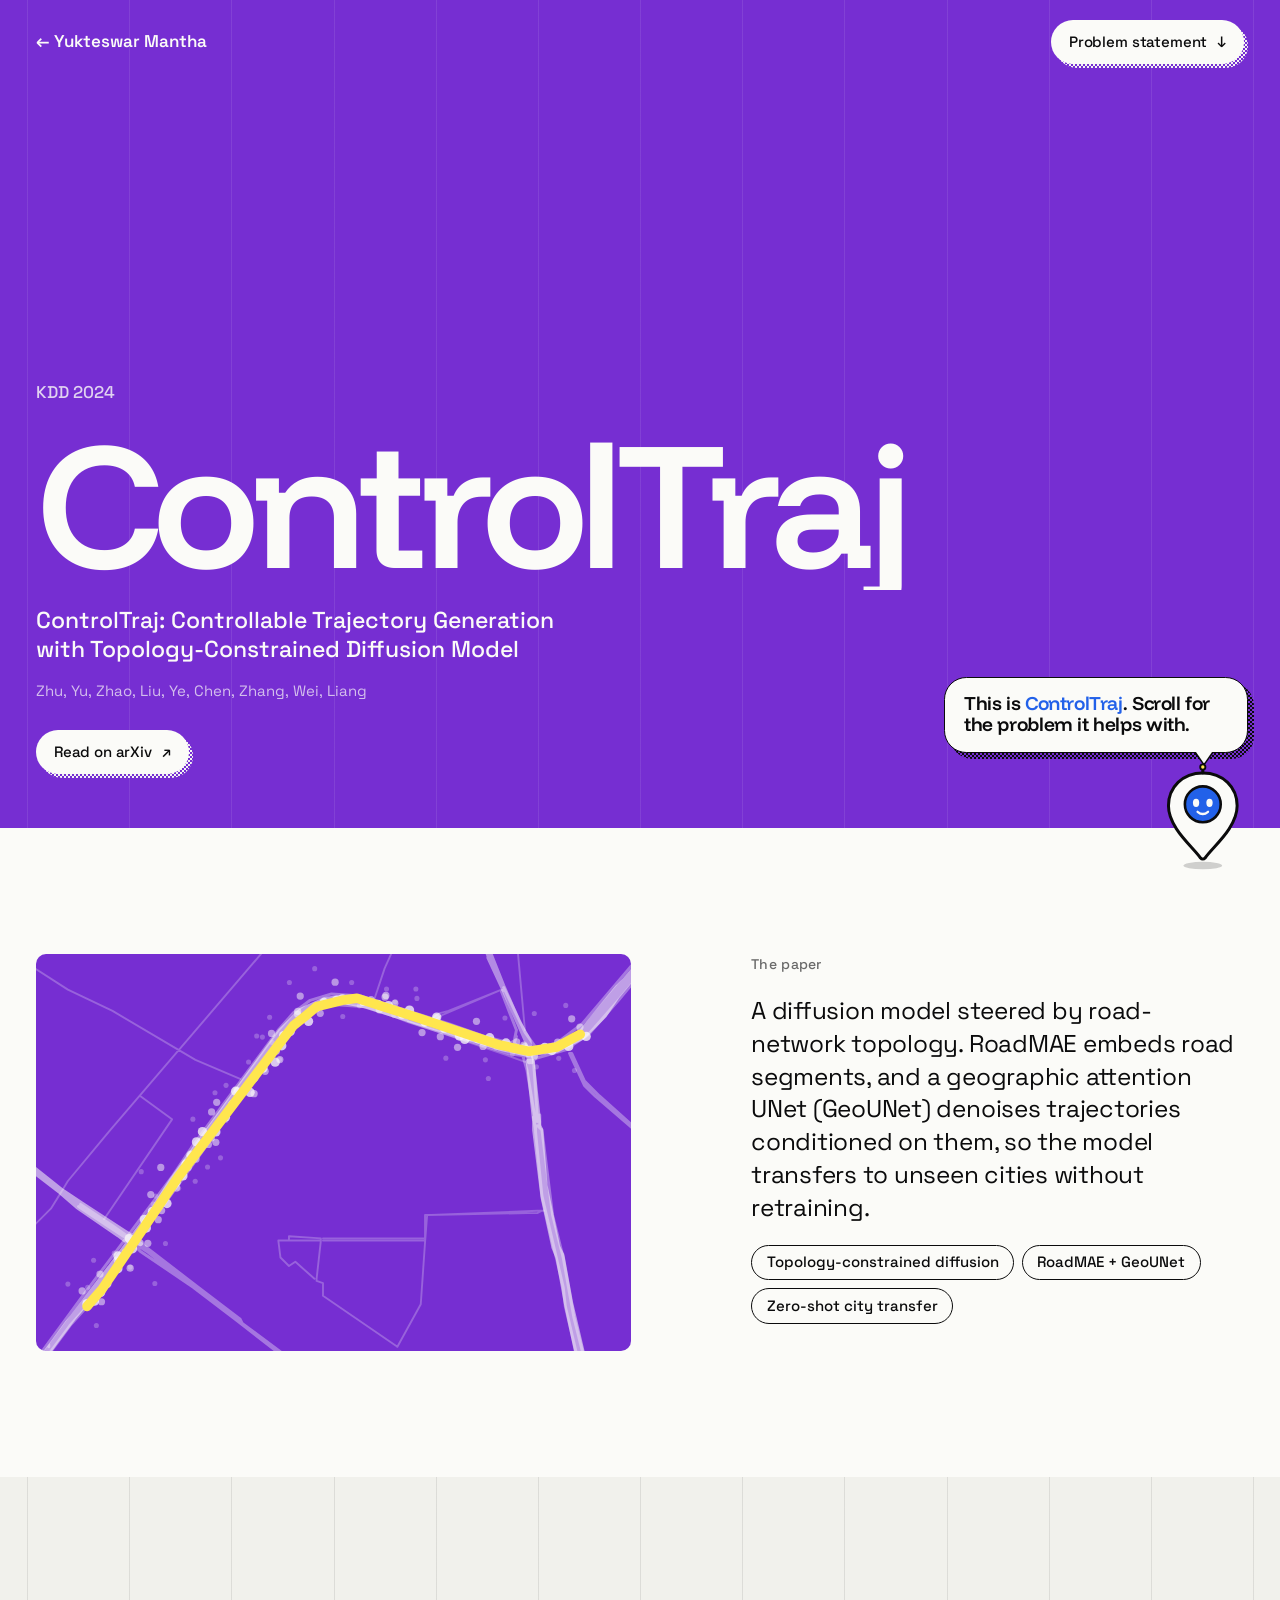
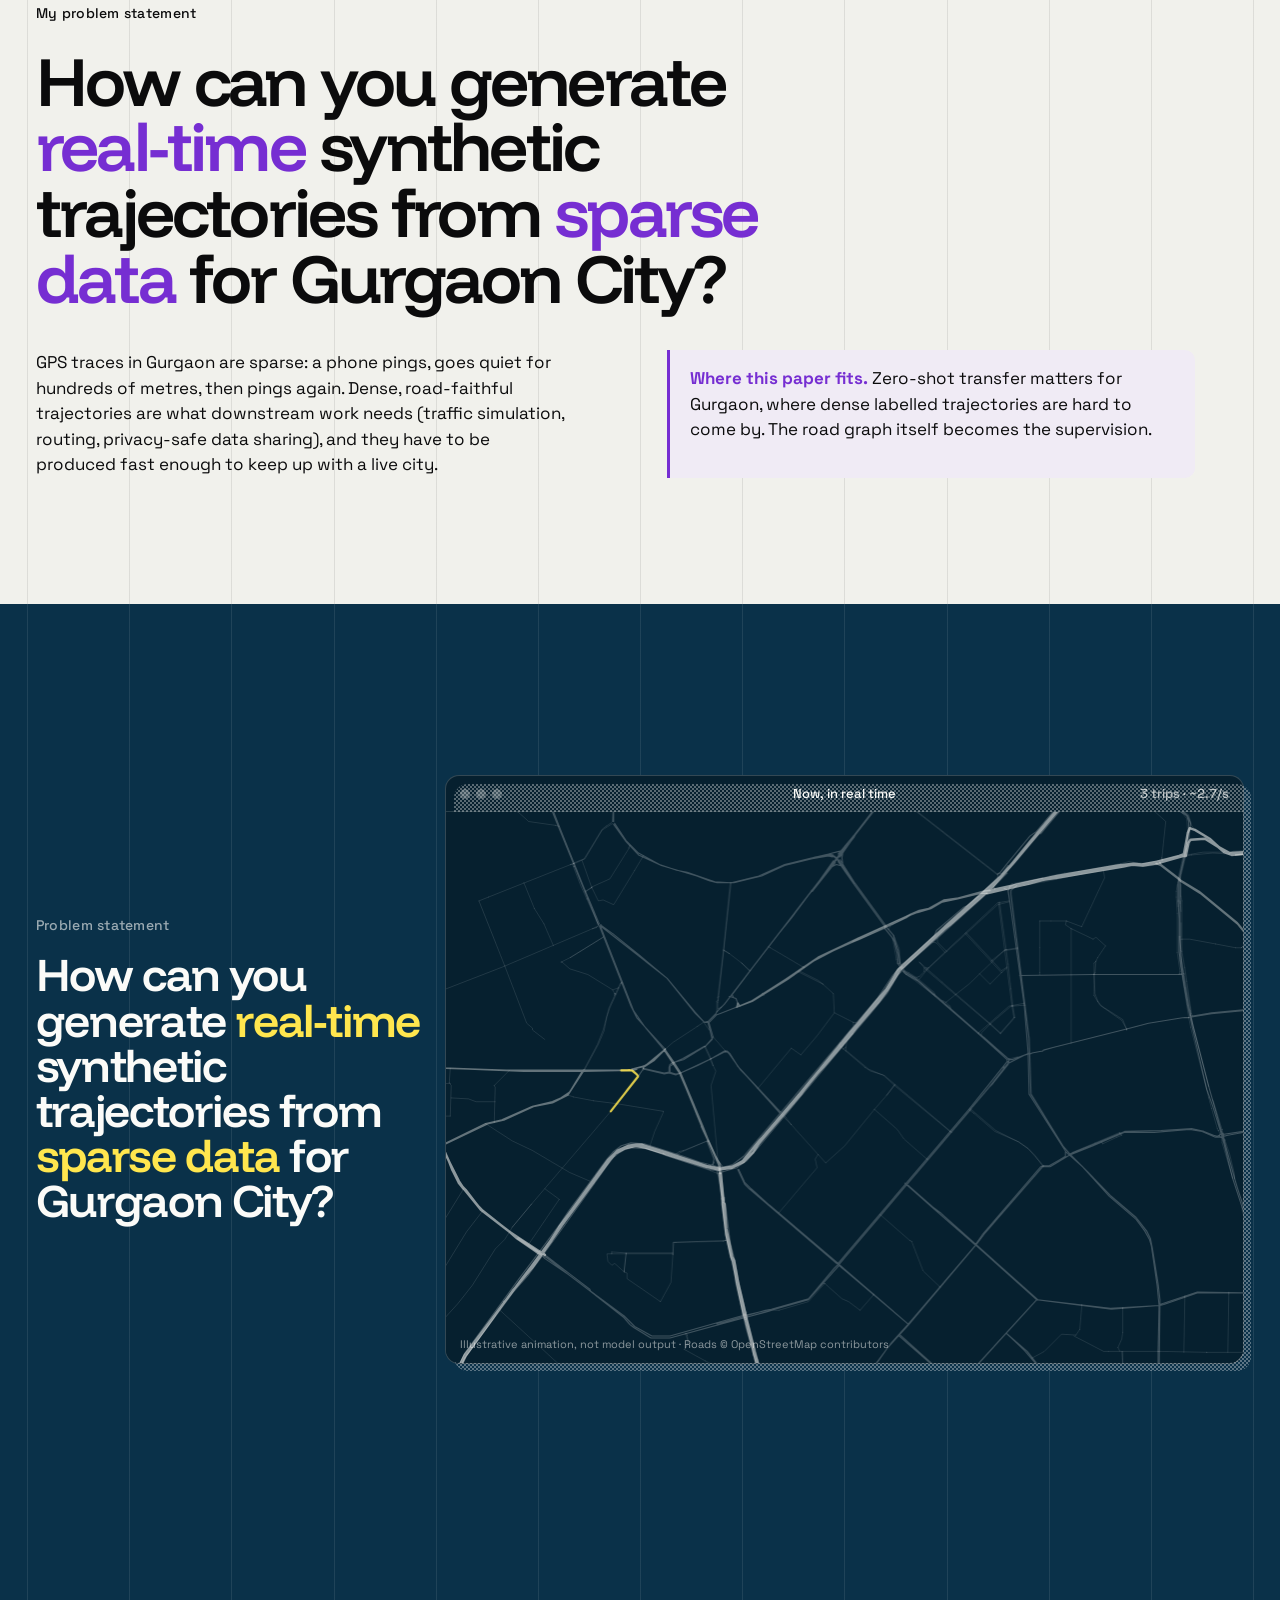
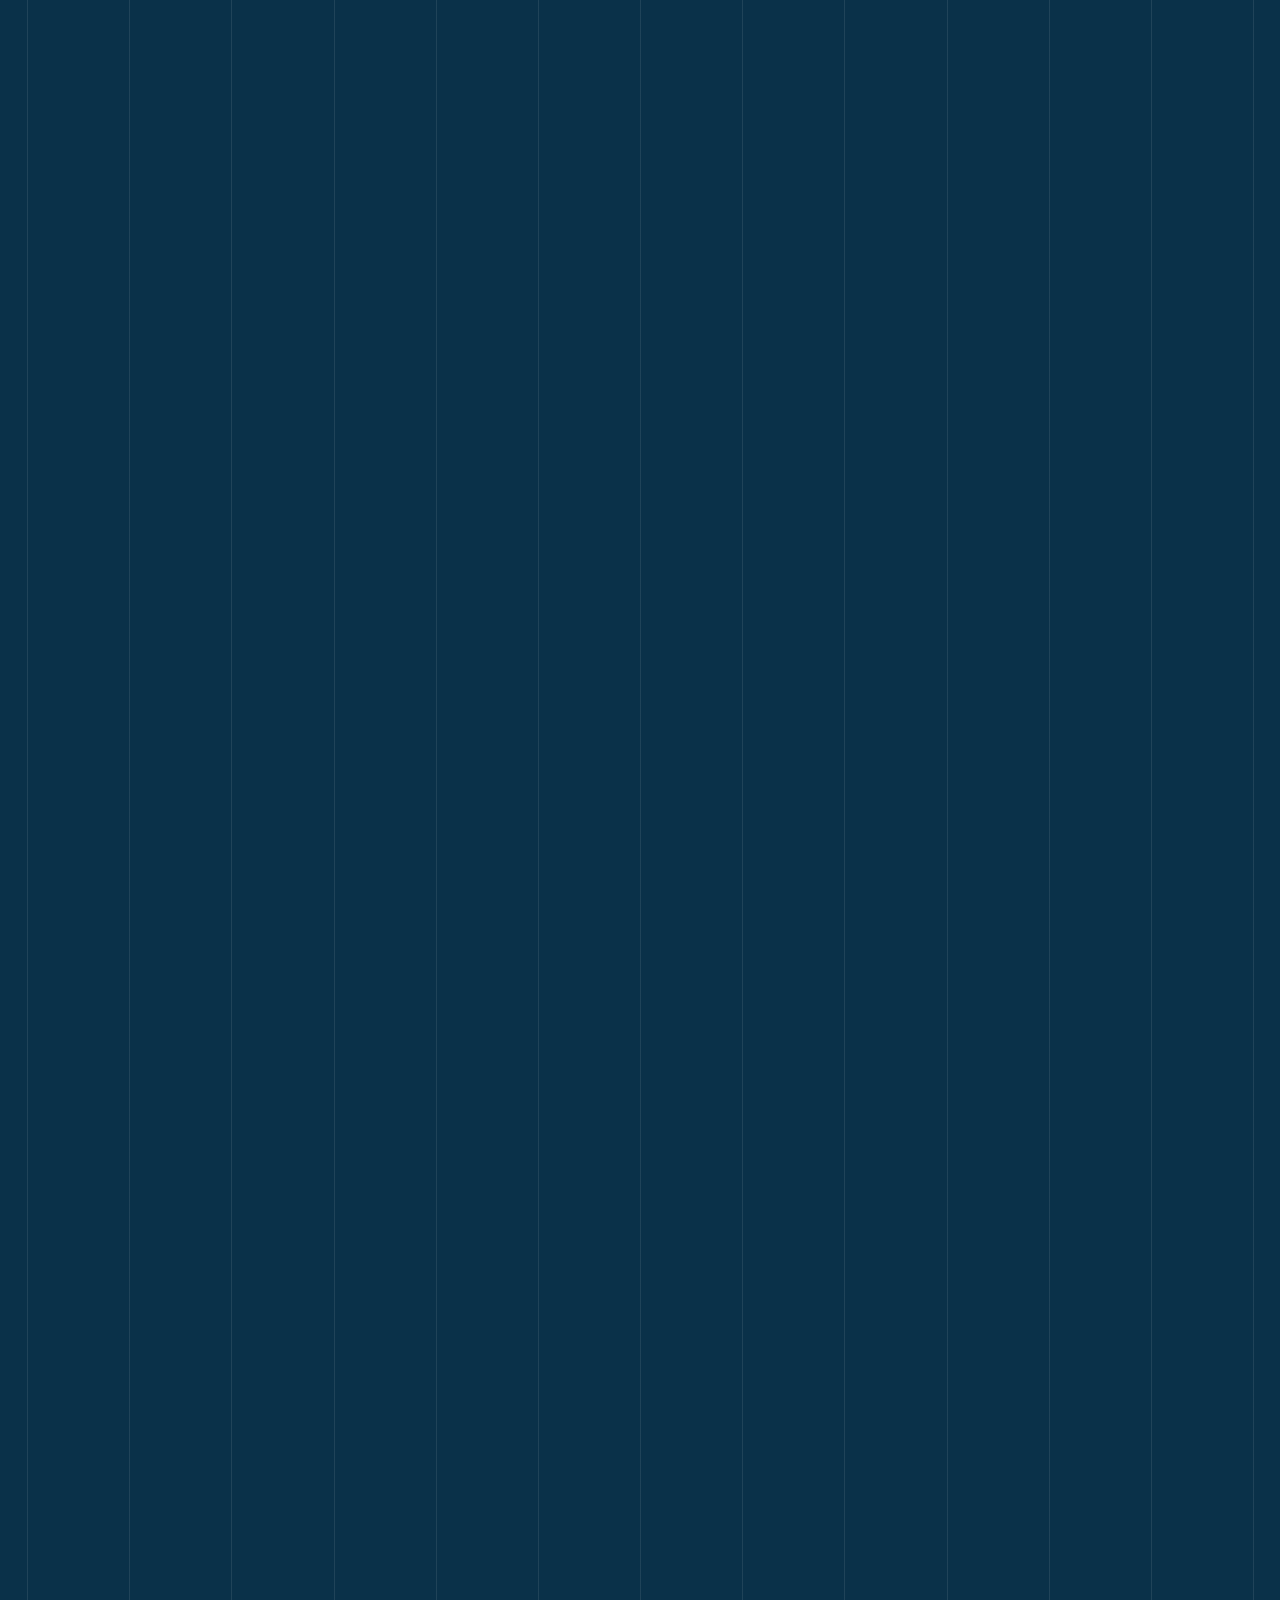
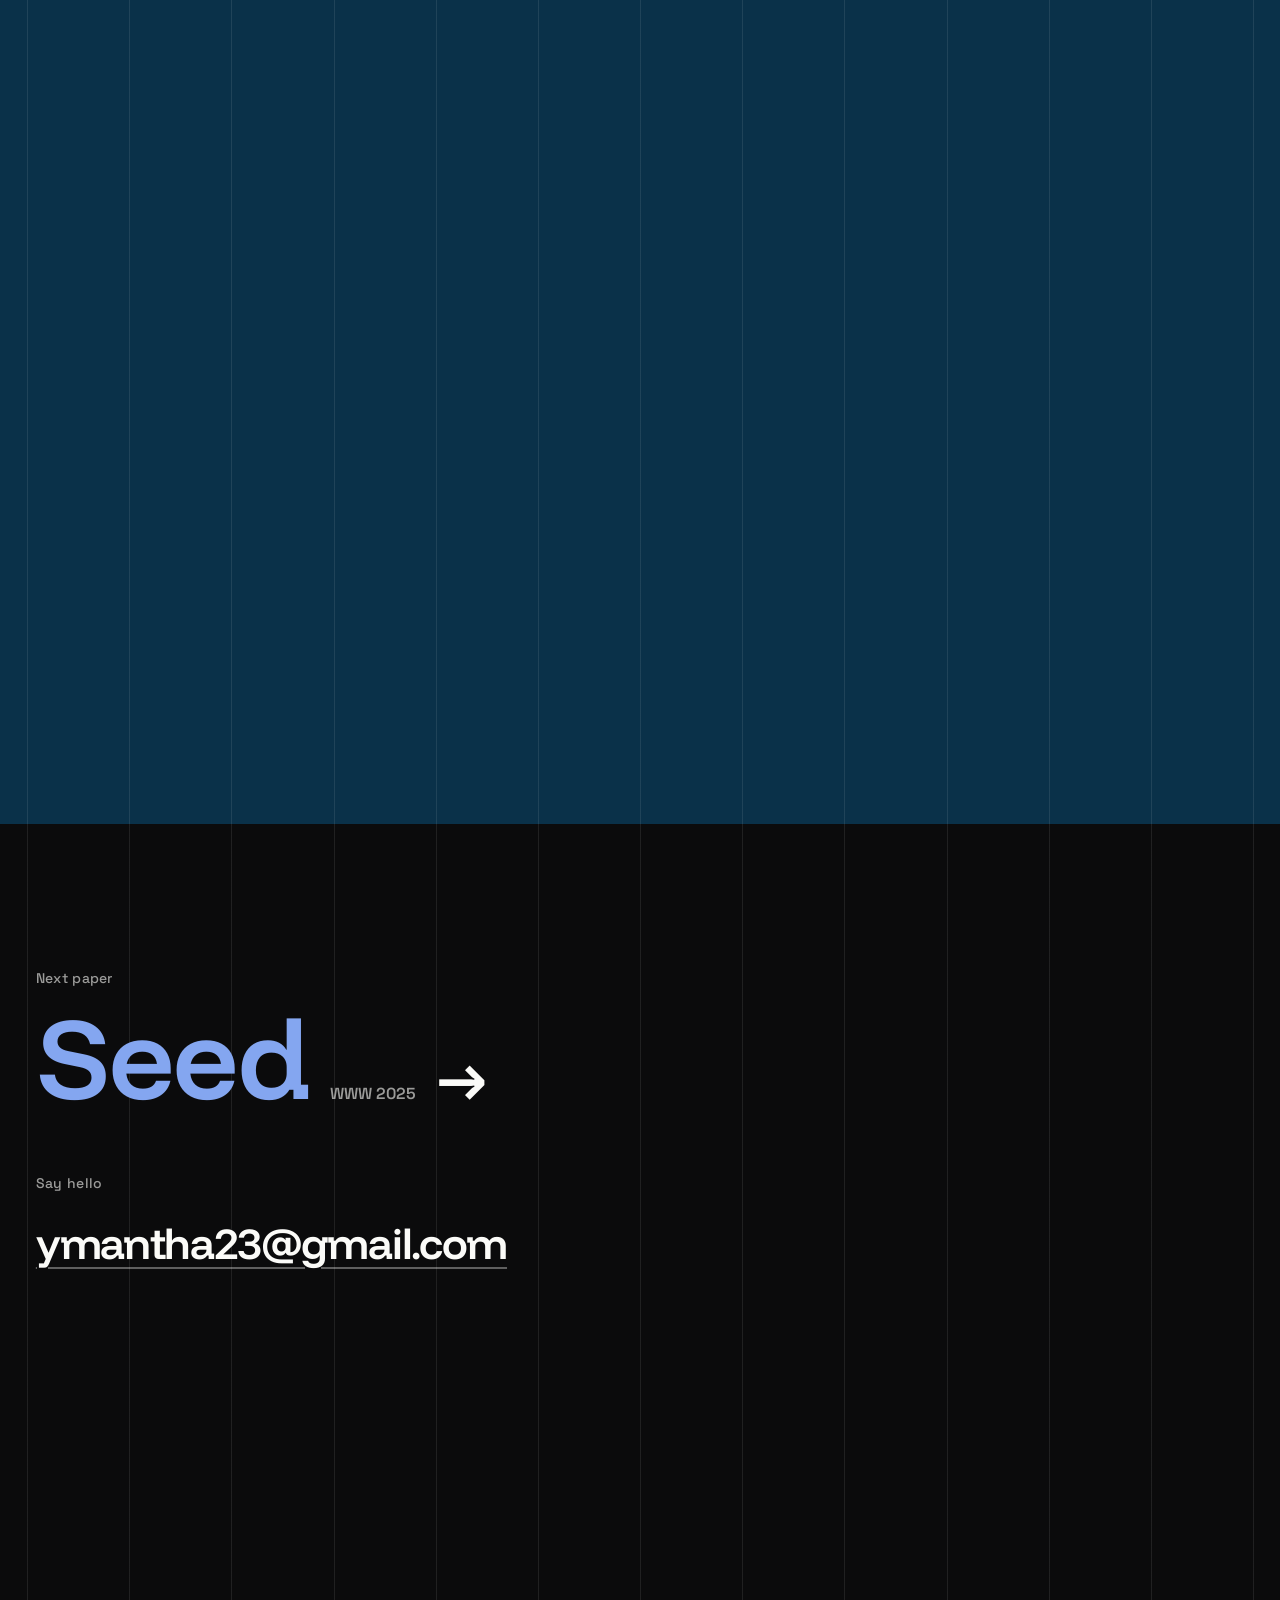
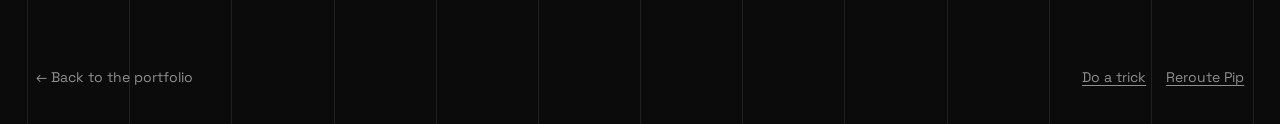
==== controltraj.html @ b36b1d65 "Portfolio site: home page, Seed and ControlTraj paper pages Co-Authored-By: Claude Opus 5.5 <noreply" ====
<!doctype html>
<html lang="en">
<head>
  <meta charset="utf-8" />
  <meta name="viewport" content="width=device-width, initial-scale=1" />
  <title>ControlTraj · Yukteswar Mantha</title>
  <meta name="description" content="ControlTraj (KDD 2024) and my problem statement: real-time synthetic trajectories from sparse data for Gurgaon." />
  <meta name="theme-color" content="#0a3149" />
  <link rel="icon" href="assets/pip.svg" type="image/svg+xml" />
  <link rel="preconnect" href="https://fonts.googleapis.com" />
  <link rel="preconnect" href="https://fonts.gstatic.com" crossorigin />
  <link href="https://fonts.googleapis.com/css2?family=Funnel+Display:wght@300..800&family=Space+Grotesk:wght@300..700&display=swap" rel="stylesheet" />
  <link rel="stylesheet" href="css/styles.css" />
</head>
<body data-paper="controltraj">
  <a class="skip" href="#problem">Skip to the problem statement</a>

  <main>
    <!-- ───────── PAPER HERO (accent colour) ───────── -->
    <section class="paper-hero bg-grid grid-page" data-hold="6000">
      <header class="topbar">
        <a class="back" href="index.html#research"><span aria-hidden="true">←</span> Yukteswar Mantha</a>
        <a class="button" href="#problem">Problem statement <span class="arrow" aria-hidden="true">↓</span></a>
      </header>
      <div class="paper-hero-main">
        <p class="paper-venue-big" id="pVenue"></p>
        <h1 class="hero-title paper-hero-title"><span class="line" id="pShort"></span></h1>
        <p class="paper-hero-full" id="pTitle"></p>
        <p class="paper-hero-authors" id="pAuthors"></p>
        <a class="button" id="pLink" href="#" target="_blank" rel="noopener"><span id="pLinkLabel">Read the paper</span> <span class="arrow" aria-hidden="true">↗</span></a>
      </div>
    </section>

    <!-- ───────── THE PAPER (paper) ───────── -->
    <section class="paper-detail grid-page" data-say="The short version: <em>what it does</em>, and why I care.">
      <div class="paper-art reveal" id="pArt"></div>
      <div class="paper-text reveal">
        <p class="eyebrow">The paper</p>
        <p class="paper-summary big" id="pSummary"></p>
        <ul class="paper-ideas" id="pIdeas"></ul>
      </div>
    </section>

    <!-- ───────── PROBLEM STATEMENT INTRO (stone) ───────── -->
    <section class="problem-intro bg-grid grid-page" id="problem" data-say="This is the question Yuk is <em>chasing</em>.">
      <p class="eyebrow reveal">My problem statement</p>
      <h2 class="problem-q reveal" id="probQ"></h2>
      <div class="problem-cols reveal">
        <p id="probContext"></p>
        <p class="paper-why"><b>Where this paper fits.</b> <span id="pWhy"></span></p>
      </div>
    </section>

    <!-- ───────── TOUR (navy, pinned) ───────── -->
    <section class="tour bg-grid" id="tour" data-say-hook aria-label="Animated walkthrough of the problem">
      <div class="tour-stage grid-page">
        <div class="tour-head">
          <p class="eyebrow">Problem statement</p>
          <h2 class="tour-q" id="tourQuestion"></h2>
          <ol class="tour-progress" id="tourProgress" aria-hidden="true"></ol>
        </div>
        <div class="tour-screen-wrap">
          <div class="tour-screen">
            <div class="screen-bar">
              <span class="dots" aria-hidden="true"><i></i><i></i><i></i></span>
              <span class="screen-title" id="tourTitle"></span>
              <span class="screen-stat" id="tourStat"></span>
            </div>
            <canvas id="map" role="img" aria-label="Animated map of Gurgaon's major roads with sparse GPS points and generated trajectories"></canvas>
            <p class="screen-note">Illustrative animation, not model output · Roads © OpenStreetMap contributors</p>
          </div>
        </div>
      </div>
      <div class="tour-steps" id="tourSteps"></div>
    </section>

    <!-- ───────── NEXT + CONTACT (ink) ───────── -->
    <section class="contact contact-short bg-grid grid-page" id="contact" data-say="Want the <em>other paper</em>? It's right there.">
      <div class="contact-main">
        <p class="eyebrow">Next paper</p>
        <a class="next-paper" id="nextPaper" href="#">
          <span class="next-name" id="nextName"></span>
          <span class="next-venue" id="nextVenue"></span>
          <span class="arrow" aria-hidden="true">→</span>
        </a>
        <p class="eyebrow contact-gap">Say hello</p>
        <button class="mail" id="mail" type="button" data-email="ymantha23@gmail.com">
          <span class="mail-text">ymantha23@gmail.com</span>
          <span class="mail-copied" aria-live="polite"></span>
        </button>
      </div>
      <footer class="footer">
        <a href="index.html">← Back to the portfolio</a>
        <span class="footer-actions">
          <button type="button" class="linkish" id="trickBtn">Do a trick</button>
          <button type="button" class="linkish" id="rerouteBtn">Reroute Pip</button>
        </span>
      </footer>
    </section>
  </main>

  <!--PIP-->
  <div class="mascot" id="mascot">
    <div class="bubble" id="bubble" role="status" aria-live="polite">
      <div class="bubble-body"><p id="bubbleText"></p></div>
      <span class="bubble-tail" aria-hidden="true"></span>
    </div>
    <button class="pip" id="pip" type="button" aria-label="Pip the map-pin mascot. Click for a trick.">
      <span class="pip-burst" aria-hidden="true"><i></i><i></i><i></i><i></i><i></i><i></i><i></i><i></i></span>
      <svg viewBox="0 0 120 140" aria-hidden="true">
        <ellipse class="pip-shadow" cx="60" cy="132" rx="26" ry="5" />
        <g class="pip-body">
          <path class="pip-fill" d="M60 8C33 8 14 27 14 52c0 30 34 56 43 70a4 4 0 0 0 6 0c9-14 43-40 43-70C106 27 87 8 60 8Z" />
          <path class="pip-ring" d="M60 26a24 24 0 1 1 0 48a24 24 0 1 1 0-48Z" />
          <g class="pip-eyes"><ellipse cx="51" cy="48" rx="4.2" ry="5.6" /><ellipse cx="69" cy="48" rx="4.2" ry="5.6" /></g>
          <path class="pip-mouth" d="M53 60q7 6 14 0" />
          <circle class="pip-cheek" cx="43" cy="58" r="3.4" />
          <circle class="pip-cheek" cx="77" cy="58" r="3.4" />
          <path class="pip-antenna" d="M60 8V0" />
          <circle class="pip-led" cx="60" cy="0" r="3.5" />
        </g>
      </svg>
    </button>
  </div>
  <!--/PIP-->

  <script src="js/content.js"></script>
  <script src="js/gurgaon-roads.js"></script>
  <script src="js/map.js"></script>
  <script src="js/site.js"></script>
  <script src="js/paper.js"></script>
</body>
</html>
---- css/styles.css ----
/* ───────────────── Tokens ───────────────── */
:root {
  --ink: #0b0b0c;
  --paper: #fbfbf8;
  --stone: #f1f1ec;
  --blue: #2261e9;
  --navy: #0a3149;
  --purple: #762ed2;
  --teal: #0e6a9b;
  --ochre: #90661f;
  --yellow: #ffe64e;

  --font-sans: "Space Grotesk", system-ui, sans-serif;
  --font-display: "Funnel Display", "Space Grotesk", sans-serif;

  --cols: 4;
  --margin: clamp(1rem, 2.8vw, 3rem);
  --gutter: clamp(.75rem, 1.4vw, 1.5rem);
  --spring: cubic-bezier(.34, 1.56, .64, 1);
  --ease-out: cubic-bezier(.16, 1, .3, 1);

  /* 2×2 checker used for the "printed" offset shadows */
  --dither: conic-gradient(var(--ink) 25%, transparent 0 50%, var(--ink) 0 75%, transparent 0) 0 0 / 4px 4px;
}
@media (min-width: 48rem) { :root { --cols: 12; } }

/* ───────────────── Base ───────────────── */
*, *::before, *::after { box-sizing: border-box; }
html { scroll-behavior: smooth; -webkit-text-size-adjust: 100%; }
body {
  margin: 0;
  background: var(--paper);
  color: var(--ink);
  font-family: var(--font-sans);
  font-size: 1.0625rem;
  line-height: 1.5;
  -webkit-font-smoothing: antialiased;
  overflow-x: hidden;
}
img { display: block; max-width: 100%; height: auto; }
a { color: inherit; }
button { font: inherit; color: inherit; }
::selection { background: var(--yellow); color: var(--ink); }
:focus-visible { outline: 2px solid var(--yellow); outline-offset: 3px; border-radius: 4px; }

.skip { position: absolute; left: -999px; top: 0; z-index: 100; background: var(--paper); padding: .5rem 1rem; }
.skip:focus { left: 1rem; top: 1rem; }

.grid-page {
  display: grid;
  grid-template-columns: repeat(var(--cols), minmax(0, 1fr));
  column-gap: var(--gutter);
  padding-inline: var(--margin);
}

/* faint vertical column lines that line up with .grid-page */
.bg-grid {
  background-image: repeating-linear-gradient(to right,
    color-mix(in srgb, currentColor 9%, transparent) 0 1px,
    transparent 1px calc((100% - 1px) / var(--cols)));
  background-size: calc(100% - 2 * var(--margin) + var(--gutter) + 1px) 100%;
  background-position: calc(var(--margin) - var(--gutter) / 2) 0;
  background-repeat: no-repeat;
}

.text-blue { color: var(--blue); }
.eyebrow {
  margin: 0 0 1rem;
  font-size: .875rem;
  font-weight: 500;
  letter-spacing: .02em;
  opacity: .6;
}
.section-title {
  margin: 0;
  font-family: var(--font-display);
  font-weight: 600;
  font-size: clamp(2.75rem, 7vw, 7.5rem);
  line-height: .9;
  letter-spacing: -.045em;
}

/* Pill button with a dithered offset shadow that springs on hover */
.button {
  position: relative;
  isolation: isolate;
  display: inline-flex;
  align-items: center;
  gap: .625rem;
  height: 2.75rem;
  padding-inline: 1.125rem;
  color: var(--ink);
  font-size: .9375rem;
  font-weight: 500;
  letter-spacing: -.01em;
  white-space: nowrap;
  text-decoration: none;
  border: 0;
  background: none;
  cursor: pointer;
  transition: translate .25s var(--spring);
}
.button::before, .button::after {
  content: "";
  position: absolute;
  inset: 0;
  border-radius: 999px;
  transition: translate .25s var(--spring);
}
.button::before { z-index: -2; background: var(--dither); translate: 4px 4px; }
.button::after { z-index: -1; background: var(--paper); }
.button:hover { translate: -2px -2px; }
.button:hover::before { translate: 6px 6px; }
.button:active { translate: 2px 2px; }
.button:active::before { translate: 2px 2px; }
.button .arrow { transition: translate .25s var(--spring); }
.button:hover .arrow { translate: 2px -2px; }
.hero .button::before, .contact .button::before { filter: invert(1); }

/* scroll reveal */
.reveal { opacity: 0; translate: 0 2rem; transition: opacity .9s var(--ease-out), translate .9s var(--ease-out); }
.reveal.in { opacity: 1; translate: 0 0; }

/* ───────────────── Hero ───────────────── */
.hero {
  position: relative;
  min-height: 100svh;
  grid-template-rows: auto 1fr auto;
  padding-top: 1.25rem;
  padding-bottom: var(--margin);
  background-color: var(--blue);
  color: var(--paper);
}
.topbar {
  grid-column: 1 / -1;
  display: flex;
  justify-content: space-between;
  align-items: center;
  gap: 1rem;
}
.brand { display: flex; flex-direction: column; text-decoration: none; line-height: 1.2; }
.brand b { font-weight: 600; letter-spacing: -.01em; }
.brand span { opacity: .7; font-size: .875rem; }

.hero-title {
  grid-column: 1 / -1;
  align-self: end;
  margin: 0;
  padding-top: 10svh;
  font-family: var(--font-display);
  font-weight: 600;
  font-size: clamp(3.25rem, 9.5vw, 10.5rem);
  line-height: .9;
  letter-spacing: -.045em;
}
.hero-title .line { display: block; overflow: hidden; padding-bottom: .04em; }
.hero-title em { font-style: normal; color: var(--yellow); }
.hero-title .line > * { display: inline; }
.js .hero-title .line { opacity: 0; translate: 0 .4em; transition: opacity .9s var(--ease-out), translate .9s var(--ease-out); }
.js .hero-title.in .line { opacity: 1; translate: 0 0; }
.js .hero-title.in .line:nth-child(2) { transition-delay: .08s; }
.js .hero-title.in .line:nth-child(3) { transition-delay: .16s; }

.hero-meta {
  grid-column: 1 / -1;
  display: flex;
  flex-wrap: wrap;
  gap: .5rem 2rem;
  margin: 2rem 0 0;
  font-size: .9375rem;
  opacity: .8;
}
@media (min-width: 48rem) {
  .hero-title { grid-column: 1 / span 10; }
}

/* ───────────────── About ───────────────── */
.about {
  padding-block: clamp(6rem, 18svh, 12rem);
  row-gap: 3rem;
}
.statement {
  grid-column: 1 / -1;
  margin: 0;
  font-family: var(--font-display);
  font-weight: 600;
  font-size: clamp(2.5rem, 6.2vw, 6.5rem);
  line-height: .95;
  letter-spacing: -.04em;
}
.about-body { grid-column: 1 / -1; display: grid; gap: 1.75rem; align-content: start; }
.about-body p { margin: 0; font-size: clamp(1.125rem, 1.5vw, 1.375rem); line-height: 1.45; max-width: 38ch; }
.portrait { margin: 0; width: min(13rem, 55%); }
.portrait img { border-radius: 1.25rem; aspect-ratio: 1; object-fit: cover; filter: grayscale(.15); }
.tags { display: flex; flex-wrap: wrap; gap: .5rem; padding: 0; margin: 0; list-style: none; }
.tags li {
  padding: .35rem .9rem;
  border: 1.5px solid var(--ink);
  border-radius: 999px;
  font-size: .9375rem;
  font-weight: 500;
  transition: background .2s, color .2s;
}
.tags li:hover { background: var(--ink); color: var(--paper); }
@media (min-width: 48rem) {
  .statement { grid-column: 1 / span 9; }
  .about-body { grid-column: 7 / span 6; grid-template-columns: auto 1fr; column-gap: 2rem; }
  .about-body .portrait { grid-row: span 2; width: 10rem; }
  .about-body .tags { grid-column: 2; }
}

/* ───────────────── Problem tour (pinned) ───────────────── */
.tour {
  position: relative;
  background-color: var(--navy);
  color: var(--paper);
}
.tour-stage {
  position: sticky;
  top: 0;
  height: 100svh;
  grid-template-rows: auto 1fr;
  align-content: start;
  row-gap: 1.25rem;
  padding-block: clamp(1.5rem, 7svh, 4.5rem) 2rem;
  overflow: hidden;
}
.tour-head { grid-column: 1 / -1; }
.tour-q {
  margin: 0;
  font-family: var(--font-display);
  font-weight: 600;
  font-size: clamp(1.75rem, 3.6vw, 3.75rem);
  line-height: .98;
  letter-spacing: -.03em;
  max-width: 22ch;
}
.tour-q em { font-style: normal; color: var(--yellow); }
.tour-progress { display: flex; gap: .375rem; margin: 1.5rem 0 0; padding: 0; list-style: none; max-width: 28rem; }
.tour-progress li { flex: 1; height: 3px; border-radius: 99px; background: color-mix(in srgb, currentColor 25%, transparent); overflow: hidden; }
.tour-progress li i { display: block; height: 100%; background: currentColor; transform-origin: left; transform: scaleX(var(--p, 0)); }

.tour-screen-wrap { grid-column: 1 / -1; min-height: 0; min-width: 0; display: flex; }
.tour-screen {
  position: relative;
  isolation: isolate;
  flex: 1;
  display: flex;
  flex-direction: column;
  min-height: 0;
  min-width: 0;
  max-height: 100%;
  border-radius: 14px;
  background: #06202f;
  border: 1px solid color-mix(in srgb, var(--paper) 18%, transparent);
}
.tour-screen::before {
  content: "";
  position: absolute;
  inset: 0;
  z-index: -1;
  border-radius: inherit;
  background: var(--dither);
  filter: invert(1);
  opacity: .35;
  translate: 8px 8px;
}
.screen-bar {
  display: grid;
  grid-template-columns: 1fr auto 1fr;
  align-items: center;
  height: 2.25rem;
  padding-inline: .875rem;
  border-bottom: 1px solid color-mix(in srgb, var(--paper) 14%, transparent);
  font-size: .8125rem;
  font-weight: 500;
}
.screen-bar .dots { display: flex; gap: .375rem; }
.screen-bar .dots i { width: .625rem; height: .625rem; border-radius: 50%; background: color-mix(in srgb, var(--paper) 25%, transparent); }
.screen-title { text-align: center; white-space: nowrap; overflow: hidden; text-overflow: ellipsis; padding-inline: .5rem; }
.screen-stat { justify-self: end; font-variant-numeric: tabular-nums; opacity: .7; }
#map { flex: 1; width: 100%; min-height: 0; display: block; background: #06202f; border-radius: 0 0 14px 14px; }
.screen-note {
  position: absolute;
  left: .875rem;
  bottom: .625rem;
  margin: 0;
  font-size: .6875rem;
  opacity: .55;
  pointer-events: none;
}
.tour-steps { margin-top: -100svh; }
.tour-step { height: 90svh; }
.tour-step:last-child { height: 110svh; }

@media (min-width: 48rem) and (orientation: landscape) {
  .tour-stage { grid-template-rows: 1fr; align-items: center; }
  .tour-head { grid-column: 1 / span 4; align-self: center; }
  .tour-screen-wrap { grid-column: 5 / -1; height: min(76svh, 46vw); }
  .tour-progress { display: none; }
}

/* ───────────────── Work grid ───────────────── */
.work {
  padding-block: 10svh 20svh;
  background-color: var(--stone);
}
.work-title { grid-column: 1 / span 3; }
.work-count { grid-column: 4 / -1; justify-self: end; align-self: end; margin: 0; font-size: .875rem; opacity: .5; }
.work-grid { margin-top: clamp(2.5rem, 8svh, 5rem); row-gap: 2.5rem; }
.card { grid-column: span 2; display: block; text-decoration: none; }
.card-art {
  position: relative;
  aspect-ratio: 3 / 2;
  border-radius: 10px;
  overflow: hidden;
  background: var(--accent);
}
.card-art svg { width: 100%; height: 100%; display: block; transition: transform .7s var(--ease-out); }
.card:hover .card-art svg, .card:focus-visible .card-art svg { transform: scale(1.04); }
.card-meta { display: flex; justify-content: space-between; align-items: baseline; gap: 1rem; margin-top: .75rem; }
.card-meta h3 {
  margin: 0;
  font-family: var(--font-display);
  font-weight: 600;
  font-size: 1.125rem;
  letter-spacing: -.02em;
  display: flex;
  align-items: center;
  gap: .375rem;
}
.card-meta h3 .arrow { font-size: .75em; transition: translate .25s var(--spring); }
.card:hover .card-meta h3 .arrow { translate: 3px -3px; }
.card-meta span { font-size: .875rem; color: color-mix(in srgb, var(--ink) 50%, transparent); white-space: nowrap; }
@media (min-width: 48rem) {
  .work-title { grid-column: 1 / span 8; }
  .work-count { grid-column: 9 / -1; }
  .card { grid-column: span 4; }
  .card-meta h3 { font-size: 1.25rem; }
}

/* ───────────────── Home sections ───────────────── */
.text-yellow { color: var(--yellow); }
.topnav { display: flex; align-items: center; gap: 1.5rem; }
.topnav > a:not(.button) { text-decoration: none; font-weight: 500; font-size: .9375rem; opacity: .85; }
.topnav > a:not(.button):hover { opacity: 1; text-decoration: underline; text-underline-offset: .25em; }
@media (max-width: 47.99rem) { .topnav > a:not(.button) { display: none; } }
.hero-title em { font-style: normal; }
.hero-foot { grid-column: 1 / -1; display: flex; flex-wrap: wrap; justify-content: space-between; align-items: end; gap: 1.5rem 3rem; margin-top: 2.5rem; }
.hero-lede { margin: 0; font-size: clamp(1.125rem, 1.6vw, 1.5rem); line-height: 1.35; max-width: 34ch; }
.hero-lede em { font-style: normal; color: var(--yellow); }
.hero-foot .hero-meta { margin: 0; }
@media (min-width: 48rem) { .hero-foot { padding-right: clamp(5rem, 8vw, 7rem); } }

.section-eyebrow { grid-column: 1 / -1; }
.research, .writing { padding-block: clamp(5rem, 14svh, 9rem); }
.research { background-color: var(--stone); }
.research .section-title, .writing .section-title, .interests .section-title { grid-column: 1 / -1; }
.card-grid { margin-top: clamp(2.5rem, 7svh, 4.5rem); row-gap: 3rem; }
.card-grid.two .card { grid-column: 1 / -1; }
.card-badge {
  position: absolute;
  left: .875rem;
  top: .875rem;
  padding: .3rem .75rem;
  border-radius: 999px;
  background: var(--paper);
  color: var(--ink);
  font-size: .8125rem;
  font-weight: 500;
}
.card-text { margin: .5rem 0 0; max-width: 46ch; color: color-mix(in srgb, var(--ink) 70%, transparent); }
.card-grid.two .card-meta h3 { font-size: clamp(1.5rem, 2.4vw, 2.25rem); }
@media (min-width: 48rem) { .card-grid.two .card { grid-column: span 6; } }

.interests { padding-block: clamp(5rem, 14svh, 9rem); background-color: var(--navy); color: var(--paper); }
.interest-list { margin-top: clamp(2.5rem, 7svh, 4.5rem); row-gap: 3.5rem; }
.interest { grid-column: 1 / -1; display: grid; gap: 1.5rem; align-items: center; }
.interest-art { aspect-ratio: 3 / 2; border-radius: 10px; overflow: hidden; background: var(--accent); }
.interest-art svg { width: 100%; height: 100%; display: block; }
.interest-num { margin: 0; font-size: .875rem; opacity: .55; font-variant-numeric: tabular-nums; }
.interest h3 { margin: .25rem 0 .75rem; font-family: var(--font-display); font-weight: 600; font-size: clamp(2.25rem, 5vw, 4.5rem); line-height: .95; letter-spacing: -.035em; }
.interest-text p:last-child { margin: 0; max-width: 40ch; font-size: clamp(1.0625rem, 1.3vw, 1.25rem); opacity: .85; }
@media (min-width: 48rem) {
  .interest { grid-template-columns: repeat(12, minmax(0, 1fr)); column-gap: var(--gutter); }
  .interest-art { grid-column: 1 / span 5; }
  .interest-text { grid-column: 7 / span 6; }
  .interest:nth-child(even) .interest-art { grid-column: 8 / span 5; grid-row: 1; }
  .interest:nth-child(even) .interest-text { grid-column: 1 / span 6; grid-row: 1; }
}

/* ───────────────── Paper pages ───────────────── */
.paper-hero {
  min-height: 92svh;
  grid-template-rows: auto 1fr;
  padding-top: 1.25rem;
  padding-bottom: clamp(2rem, 6svh, 4rem);
  background-color: var(--accent);
  color: var(--paper);
}
.back { text-decoration: none; font-weight: 600; }
.back:hover { text-decoration: underline; text-underline-offset: .25em; }
.paper-hero-main { grid-column: 1 / -1; align-self: end; display: flex; flex-direction: column; align-items: flex-start; gap: 1rem; padding-top: 10svh; }
.paper-venue-big { margin: 0; font-weight: 500; opacity: .8; }
.paper-hero-title { align-self: flex-start; padding-top: 0; font-size: clamp(4rem, 14vw, 13rem); }
.paper-hero-full { margin: 0; max-width: 36ch; font-size: clamp(1.125rem, 1.8vw, 1.625rem); font-weight: 500; line-height: 1.25; }
.paper-hero-authors { margin: 0 0 .75rem; opacity: .7; font-size: .9375rem; }
.paper-hero .button::before { filter: invert(1); }

.paper-detail { padding-block: clamp(5rem, 14svh, 9rem); row-gap: 2.5rem; }
.paper-art { grid-column: 1 / -1; aspect-ratio: 3 / 2; border-radius: 10px; overflow: hidden; background: var(--accent); }
.paper-art svg { width: 100%; height: 100%; display: block; }
.paper-text { grid-column: 1 / -1; display: flex; flex-direction: column; gap: 1.25rem; }
.paper-text .eyebrow { margin: 0; }
.paper-summary.big { margin: 0; font-size: clamp(1.25rem, 1.9vw, 1.75rem); line-height: 1.35; letter-spacing: -.01em; }
.paper-ideas { display: flex; flex-wrap: wrap; gap: .5rem; padding: 0; margin: 0; list-style: none; }
.paper-ideas li { padding: .35rem .9rem; border-radius: 999px; font-size: .9375rem; font-weight: 500; border: 1.5px solid var(--ink); }
@media (min-width: 48rem) {
  .paper-art { grid-column: 1 / span 6; align-self: start; }
  .paper-text { grid-column: 8 / span 5; }
}

.problem-intro { padding-block: clamp(5rem, 14svh, 9rem); background-color: var(--stone); row-gap: 1.5rem; }
.problem-intro > * { grid-column: 1 / -1; }
.problem-intro .eyebrow { margin: 0; }
.problem-q { margin: 0; font-family: var(--font-display); font-weight: 600; font-size: clamp(2.25rem, 5.4vw, 5.75rem); line-height: .95; letter-spacing: -.04em; max-width: 20ch; }
.problem-q em { font-style: normal; color: var(--accent); }
.problem-cols { display: grid; gap: 1.5rem; margin-top: 1rem; }
.problem-cols p { margin: 0; font-size: clamp(1.0625rem, 1.3vw, 1.25rem); max-width: 48ch; }
.paper-why { padding: 1rem 1.25rem; border-left: 3px solid var(--accent); background: color-mix(in srgb, var(--accent) 8%, var(--paper)); border-radius: 0 10px 10px 0; }
.paper-why b { color: var(--accent); }
@media (min-width: 48rem) { .problem-cols { grid-template-columns: 1fr 1fr; column-gap: calc(var(--gutter) * 3); } }

.contact-short { min-height: 80svh; }
.next-paper {
  display: inline-flex;
  align-items: baseline;
  flex-wrap: wrap;
  gap: .25rem 1.25rem;
  margin-bottom: 4rem;
  text-decoration: none;
  font-family: var(--font-display);
  font-weight: 600;
  letter-spacing: -.045em;
  line-height: .9;
}
.next-name { font-size: clamp(3rem, 9vw, 9rem); color: color-mix(in srgb, var(--accent) 55%, var(--paper)); transition: color .2s; }
.next-venue { font-family: var(--font-sans); font-size: 1rem; letter-spacing: 0; opacity: .6; }
.next-paper .arrow { font-size: clamp(2rem, 5vw, 5rem); transition: translate .25s var(--spring); }
.next-paper:hover .arrow { translate: 10px 0; }
.next-paper:hover .next-name { color: var(--paper); }
.contact-gap { margin-top: 0; }
.footer a { text-decoration: none; }
.footer a:hover { color: var(--paper); }

/* ───────────────── Contact ───────────────── */
.contact {
  position: relative;
  min-height: 100svh;
  grid-template-rows: 1fr auto;
  padding-top: clamp(6rem, 16svh, 10rem);
  padding-bottom: var(--margin);
  background-color: var(--ink);
  color: var(--paper);
}
.contact-main { grid-column: 1 / -1; }
.contact-title {
  margin: 0 0 2.5rem;
  font-family: var(--font-display);
  font-weight: 600;
  font-size: clamp(3rem, 8vw, 8.5rem);
  line-height: .9;
  letter-spacing: -.045em;
}
.mail {
  position: relative;
  display: inline-flex;
  align-items: baseline;
  gap: 1rem;
  padding: 0;
  border: 0;
  background: none;
  cursor: copy;
  font-family: var(--font-display);
  font-weight: 600;
  font-size: clamp(1.5rem, 3.4vw, 3rem);
  letter-spacing: -.03em;
  text-decoration: underline;
  text-decoration-thickness: 2px;
  text-underline-offset: .18em;
  text-decoration-color: color-mix(in srgb, var(--paper) 35%, transparent);
  transition: text-decoration-color .2s, color .2s;
  overflow-wrap: anywhere;
  text-align: left;
}
.mail:hover { color: var(--yellow); text-decoration-color: var(--yellow); }
.mail-copied { font-family: var(--font-sans); font-size: .875rem; font-weight: 500; letter-spacing: 0; color: var(--yellow); }
.socials { display: flex; gap: 1.5rem; margin: 2rem 0 0; padding: 0; list-style: none; }
.socials a { text-decoration: none; font-weight: 500; border-bottom: 1.5px solid color-mix(in srgb, var(--paper) 30%, transparent); }
.socials a:hover { border-color: var(--paper); }
.footer {
  grid-column: 1 / -1;
  display: flex;
  flex-wrap: wrap;
  justify-content: space-between;
  gap: 1rem;
  padding-top: 3rem;
  font-size: .875rem;
  color: color-mix(in srgb, var(--paper) 55%, transparent);
}
.footer-actions { display: flex; gap: 1.25rem; }
.linkish { background: none; border: 0; padding: 0; cursor: pointer; color: inherit; text-decoration: underline; text-underline-offset: .2em; }
.linkish:hover { color: var(--paper); }
@media (min-width: 48rem) { .contact-main { grid-column: 1 / span 10; } }

/* ───────────────── Mascot ───────────────── */
.mascot {
  position: fixed;
  right: clamp(.75rem, 2.5vw, 2rem);
  bottom: clamp(.75rem, 2.5vw, 1.75rem);
  z-index: 50;
  display: flex;
  flex-direction: column;
  align-items: flex-end;
  pointer-events: none;
}
/* Pip "spawns": pops up from below with a little burst of dots */
.js .mascot .pip { translate: 0 140%; }
.js .mascot.spawned .pip { animation: spawn .75s var(--spring) both; }
.js .mascot.settled .pip { translate: 0 0; scale: 1; animation: none; }
@keyframes spawn {
  0% { translate: 0 140%; scale: .4; }
  60% { translate: 0 -12%; scale: 1.08 .94; }
  100% { translate: 0 0; scale: 1; }
}
.pip { position: relative; }
.pip-burst { position: absolute; left: 50%; top: 45%; width: 0; height: 0; pointer-events: none; }
.pip-burst i {
  position: absolute;
  width: 8px;
  height: 8px;
  margin: -4px;
  border-radius: 50%;
  background: var(--c, var(--yellow));
  border: 1.5px solid var(--ink);
  opacity: 0;
}
.mascot.spawned .pip-burst i { animation: burst .7s .28s var(--ease-out) both; }
.pip-burst i:nth-child(1) { --a: 0deg; }
.pip-burst i:nth-child(2) { --a: 45deg; --c: var(--blue); }
.pip-burst i:nth-child(3) { --a: 90deg; }
.pip-burst i:nth-child(4) { --a: 135deg; --c: #fda6c8; }
.pip-burst i:nth-child(5) { --a: 180deg; }
.pip-burst i:nth-child(6) { --a: 225deg; --c: var(--blue); }
.pip-burst i:nth-child(7) { --a: 270deg; }
.pip-burst i:nth-child(8) { --a: 315deg; --c: #fda6c8; }
@keyframes burst {
  0% { opacity: 1; transform: rotate(var(--a)) translateX(0) scale(.4); }
  100% { opacity: 0; transform: rotate(var(--a)) translateX(64px) scale(1); }
}

.bubble {
  --tail: calc(100% - 2.75rem);
  position: relative;
  max-width: min(19rem, calc(100vw - 2rem));
  margin-bottom: .875rem;
  transform-origin: var(--tail) 100%;
  transition: scale .35s var(--spring), opacity .2s;
}
.bubble.hide { scale: .6; opacity: 0; }
.bubble.pop { animation: pop .4s var(--spring); }
@keyframes pop { from { scale: .85; } to { scale: 1; } }
.bubble-body { position: relative; isolation: isolate; padding: 1rem 1.25rem 1.1rem; }
.bubble-body::before, .bubble-body::after { content: ""; position: absolute; inset: 0; border-radius: 1.4rem; }
.bubble-body::before { z-index: -2; background: var(--dither); translate: 6px 6px; }
.bubble-body::after { z-index: -1; background: var(--paper); border: 1.5px solid var(--ink); }
.bubble p {
  margin: 0;
  font-family: var(--font-display);
  font-weight: 600;
  font-size: clamp(1.0625rem, 1.5vw, 1.375rem);
  line-height: 1.12;
  letter-spacing: -.02em;
  color: var(--ink);
}
.bubble p em { font-style: normal; color: var(--blue); }
.bubble-tail {
  position: absolute;
  top: calc(100% - 1.5px);
  left: var(--tail);
  width: 1.25rem;
  height: .875rem;
  translate: -50% 0;
  background: var(--ink);
  clip-path: polygon(0 0, 100% 0, 50% 100%);
}
.bubble-tail::after {
  content: "";
  position: absolute;
  inset: 0 2px 2.5px;
  background: var(--paper);
  clip-path: inherit;
}

.pip {
  pointer-events: auto;
  width: clamp(4.25rem, 7vw, 5.75rem);
  padding: 0;
  border: 0;
  background: none;
  cursor: pointer;
  -webkit-tap-highlight-color: transparent;
}
.pip svg { display: block; width: 100%; overflow: visible; }
.pip-fill { fill: var(--paper); stroke: var(--ink); stroke-width: 4; stroke-linejoin: round; }
.pip-ring { fill: var(--ring, var(--blue)); stroke: var(--ink); stroke-width: 3.5; transition: fill .4s; }
.pip-eyes ellipse { fill: var(--paper); transform-box: fill-box; transform-origin: center; animation: blink 5s infinite; }
.pip-mouth { fill: none; stroke: var(--paper); stroke-width: 3; stroke-linecap: round; }
.pip-cheek { fill: #fda6c8; opacity: 0; transition: opacity .3s; }
.pip-antenna { stroke: var(--ink); stroke-width: 4; stroke-linecap: round; }
.pip-led { fill: var(--yellow); stroke: var(--ink); stroke-width: 2.5; animation: led 1.6s infinite; }
.pip-shadow { fill: var(--ink); opacity: .18; transform-box: fill-box; transform-origin: center; }
.pip-body { transform-box: fill-box; transform-origin: 50% 100%; animation: idle 3.2s ease-in-out infinite; }
.pip:hover .pip-body { animation: wiggle .5s ease-in-out; }
.pip:hover .pip-cheek { opacity: .9; }

@keyframes blink { 0%, 94%, 100% { scale: 1 1; } 96% { scale: 1 .1; } }
@keyframes led { 50% { opacity: .35; } }
@keyframes idle { 50% { translate: 0 -3px; } }
@keyframes wiggle { 25% { rotate: -8deg; } 75% { rotate: 8deg; } }

/* tricks */
.pip.t-hop .pip-body { animation: hop .7s var(--spring); }
.pip.t-hop .pip-shadow { animation: shadow .7s var(--spring); }
@keyframes hop { 40% { translate: 0 -38px; scale: .95 1.05; } 70% { translate: 0 0; scale: 1.1 .9; } }
@keyframes shadow { 40% { scale: .6; opacity: .08; } }
.pip.t-spin .pip-body { animation: spin .9s var(--ease-out); }
@keyframes spin { to { rotate: 360deg; } }
.pip.t-dizzy .pip-body { animation: dizzy 1.2s ease-in-out; }
@keyframes dizzy { 20% { rotate: -14deg; } 40% { rotate: 12deg; } 60% { rotate: -9deg; } 80% { rotate: 5deg; } }
.pip.t-lost .pip-body { animation: lost 1.4s steps(2) 1; }
.pip.t-lost .pip-led { fill: #fda296; }
@keyframes lost { 0%, 100% { opacity: 1; } 25%, 75% { opacity: .25; } }
.pip.t-squash .pip-body { animation: squash .6s var(--spring); }
@keyframes squash { 30% { scale: 1.25 .7; } 60% { scale: .9 1.12; } }
.pip.t-zoom .pip-body { animation: zoom 1.2s var(--ease-out); }
@keyframes zoom { 45% { translate: 120vw 0; opacity: 1; } 46% { translate: -120vw 0; opacity: 0; } 47% { opacity: 1; } 100% { translate: 0 0; } }
.pip.t-hop .pip-cheek, .pip.t-squash .pip-cheek { opacity: .9; }

@media (max-width: 30rem) {
  .bubble { max-width: calc(100vw - 6rem); margin-bottom: .5rem; }
  .bubble-body { padding: .75rem 1rem .85rem; }
  .screen-stat, .screen-bar .dots { display: none; }
  .screen-bar { grid-template-columns: 1fr; }
}

/* ───────────────── Reduced motion ───────────────── */
@media (prefers-reduced-motion: reduce) {
  html { scroll-behavior: auto; }
  *, *::before, *::after { animation-duration: .001ms !important; animation-iteration-count: 1 !important; transition-duration: .001ms !important; }
  .reveal, .js .hero-title .line { opacity: 1; translate: none; }
}
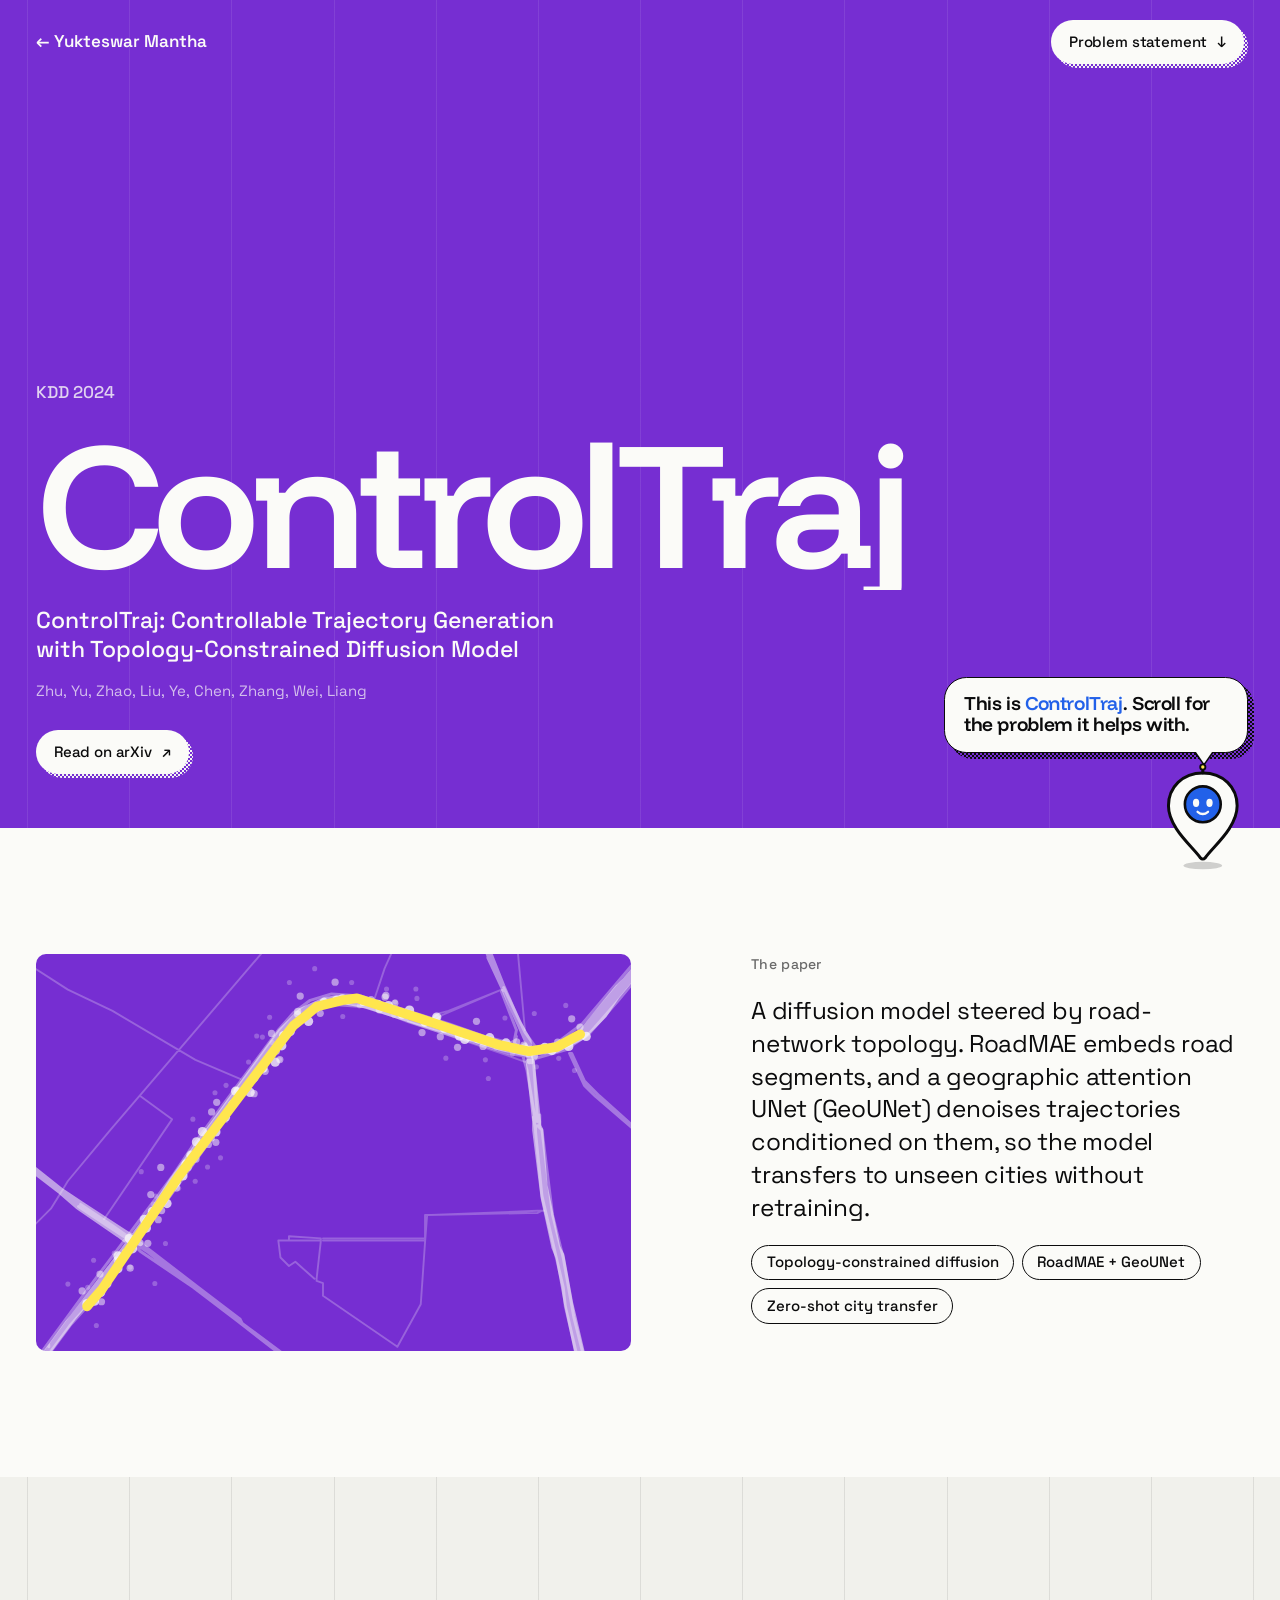
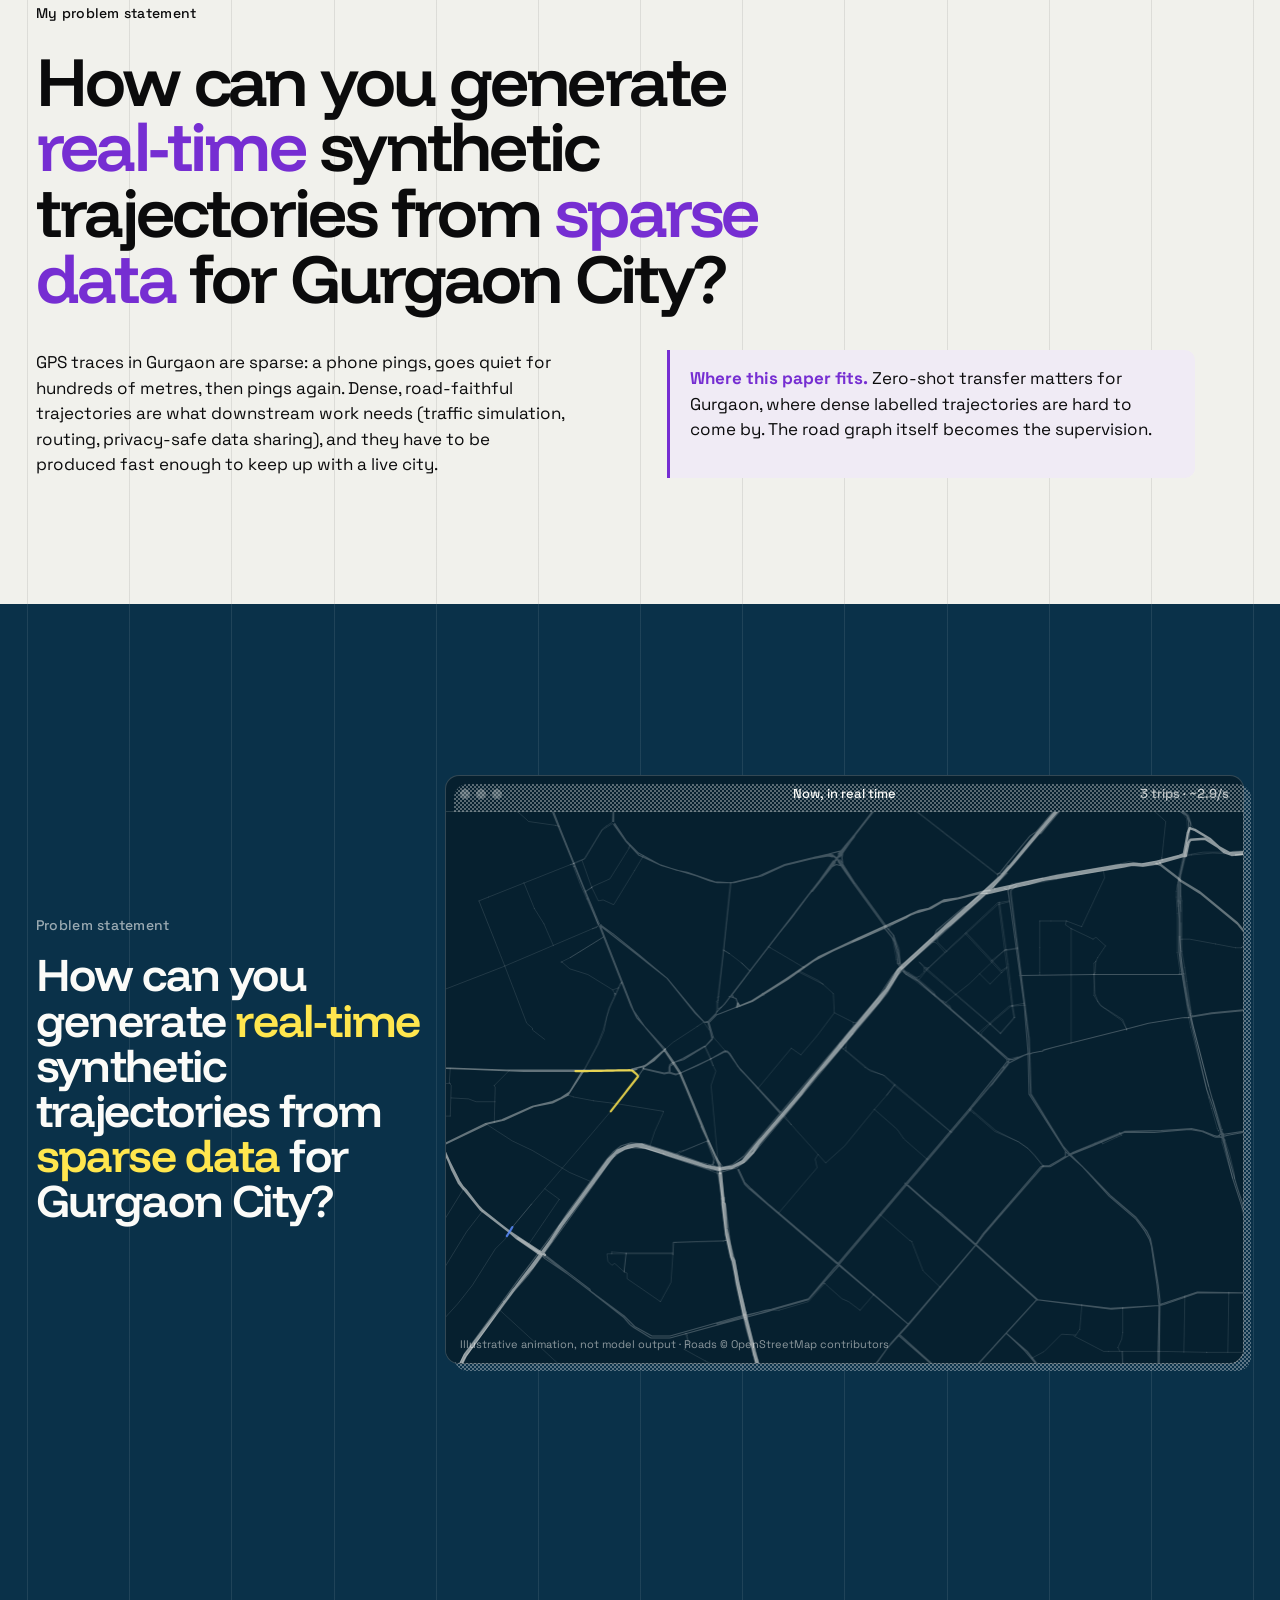
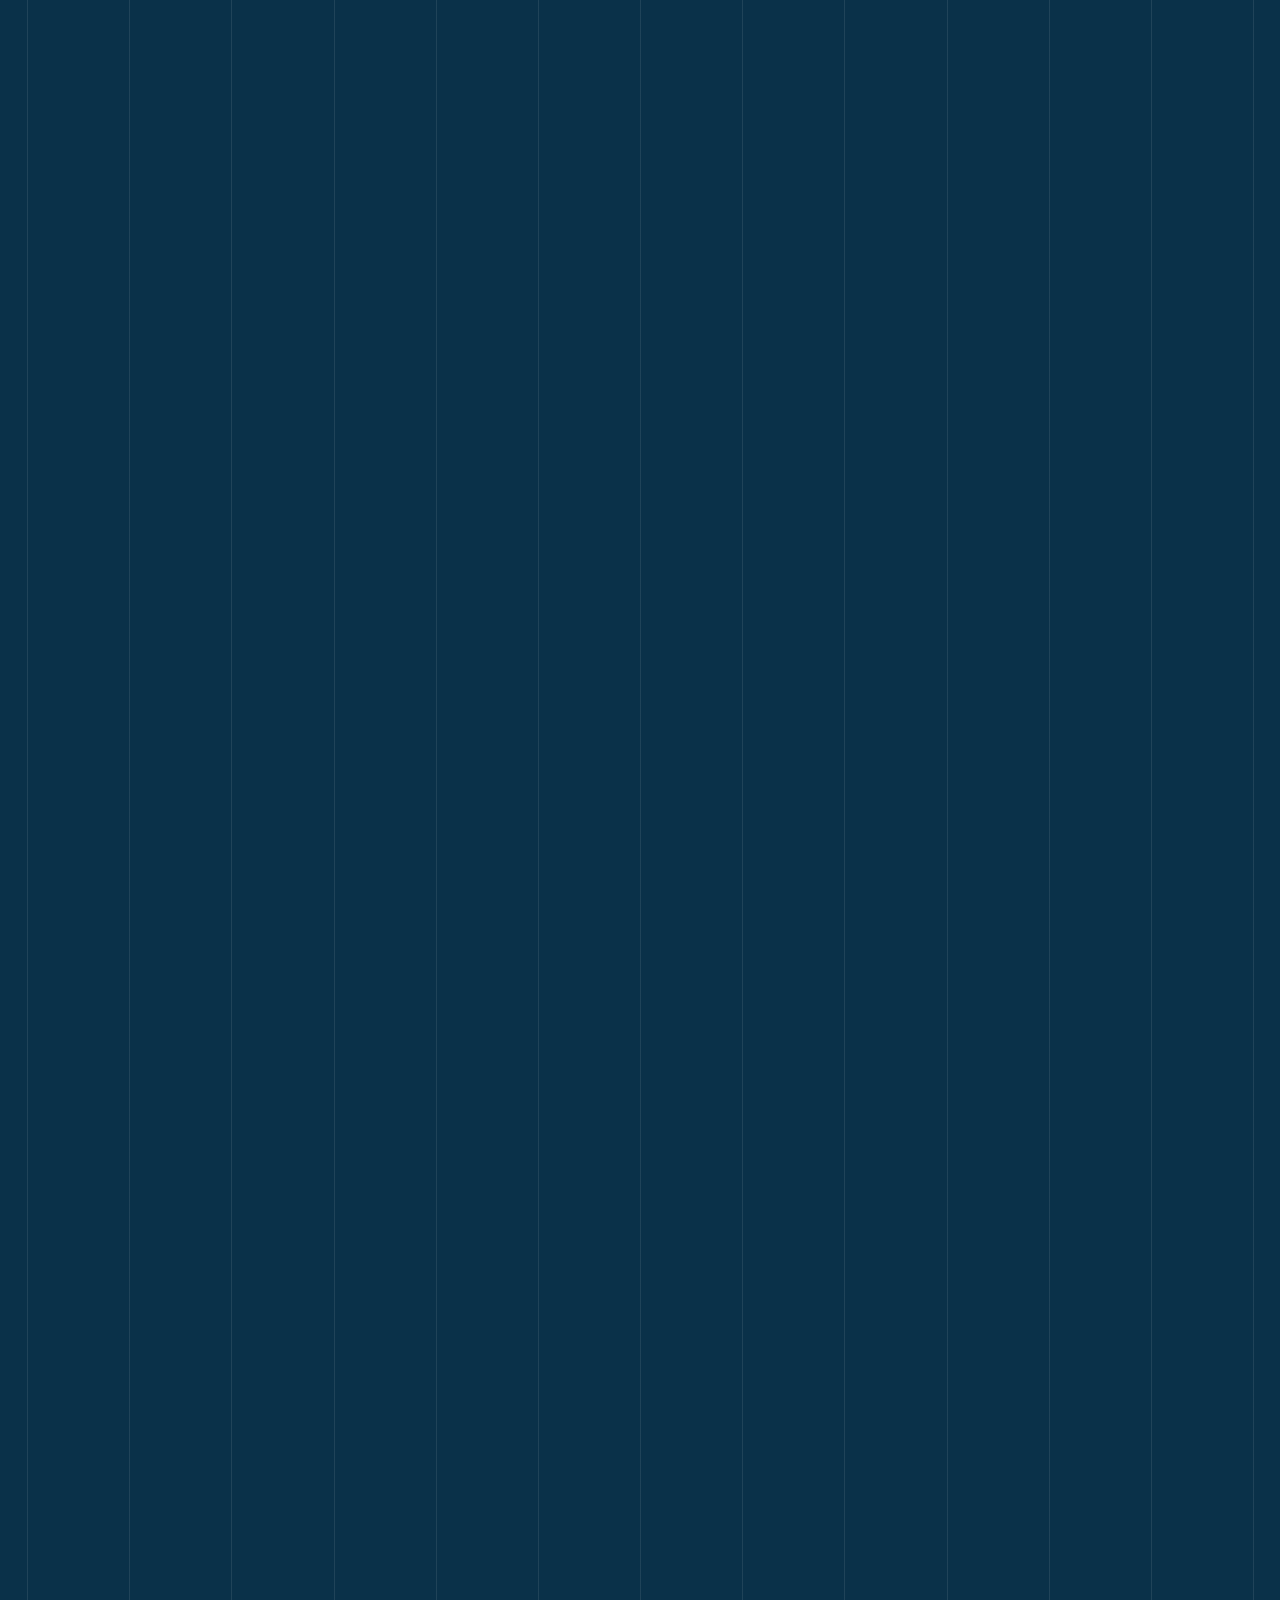
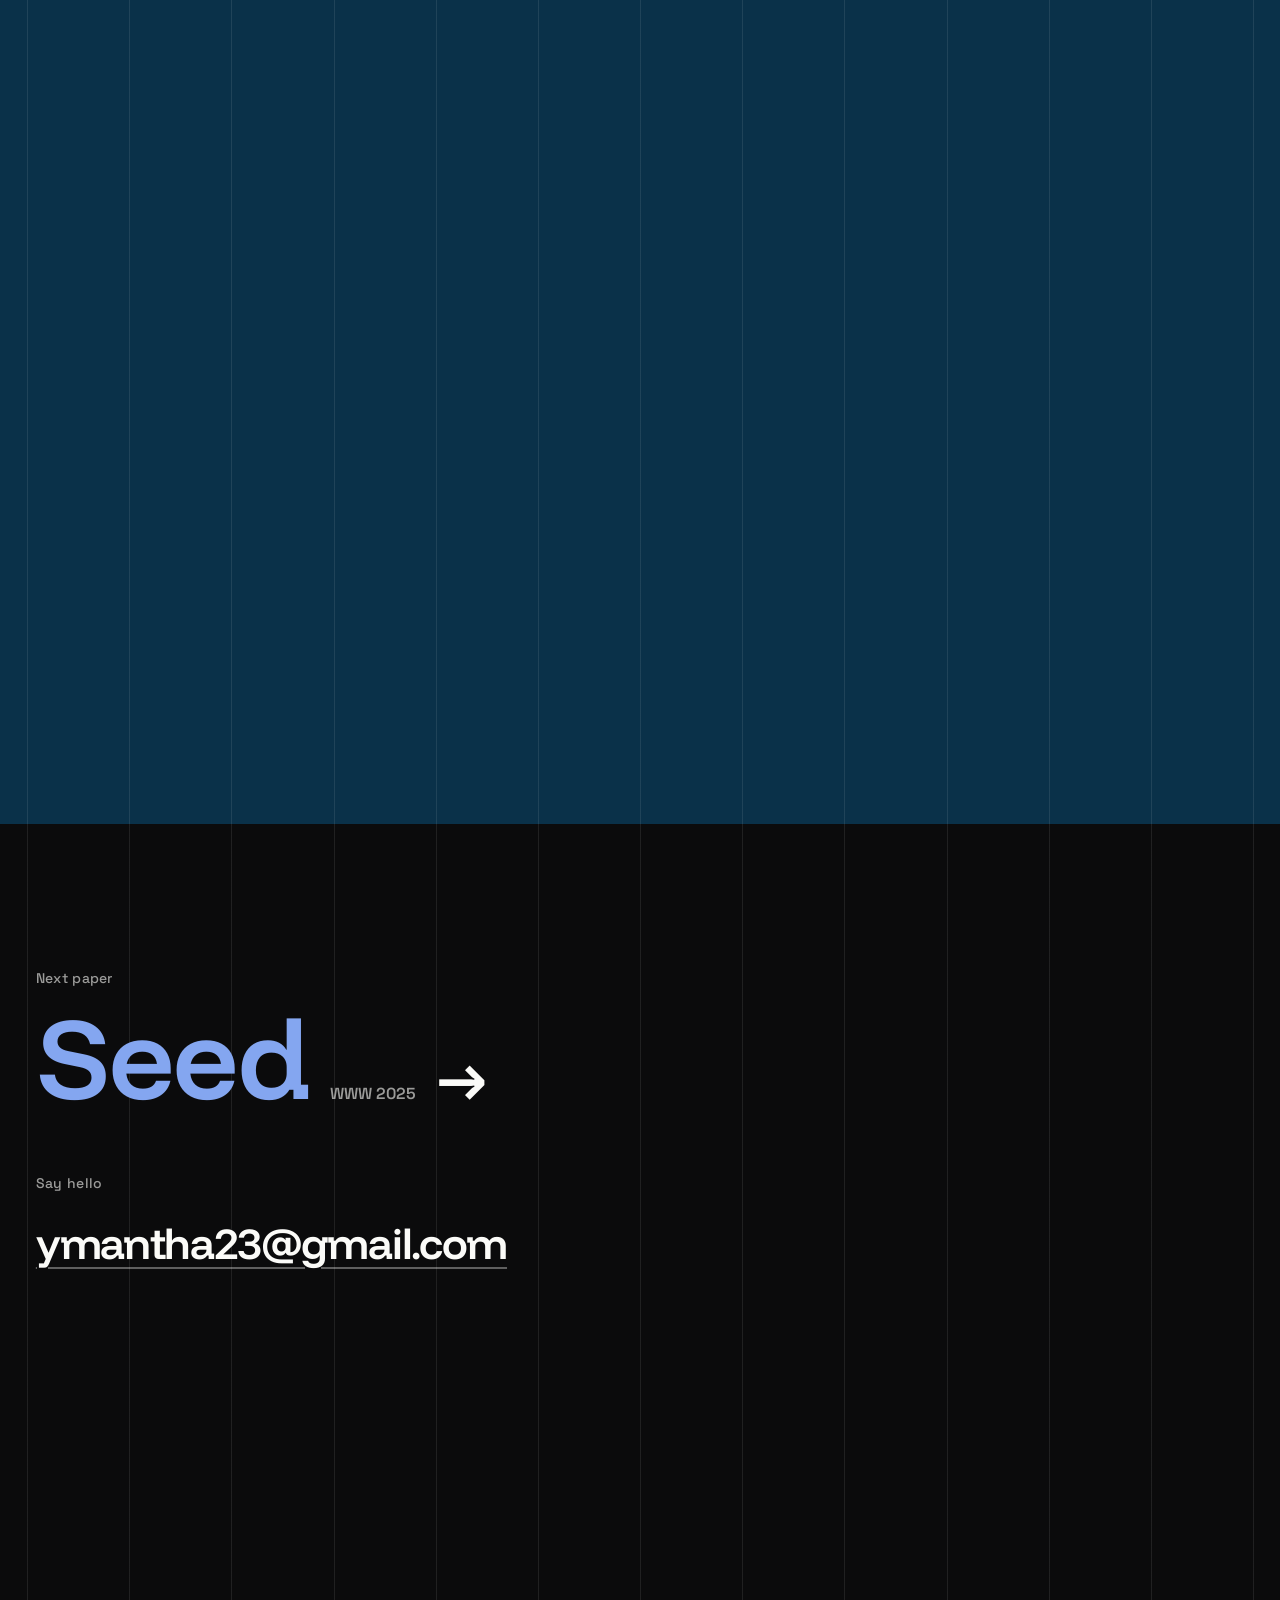
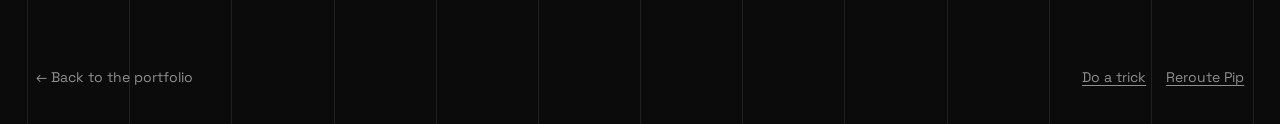
==== commit 4c0a4582: "Version CSS/JS links so browsers fetch updates GitHub Pages caches assets for 10 minutes; a ?v= quer" ====
--- a/controltraj.html
+++ b/controltraj.html
@@ -10,7 +10,7 @@
   <link rel="preconnect" href="https://fonts.googleapis.com" />
   <link rel="preconnect" href="https://fonts.gstatic.com" crossorigin />
   <link href="https://fonts.googleapis.com/css2?family=Funnel+Display:wght@300..800&family=Space+Grotesk:wght@300..700&display=swap" rel="stylesheet" />
-  <link rel="stylesheet" href="css/styles.css" />
+  <link rel="stylesheet" href="css/styles.css?v=20261110" />
 </head>
 <body data-paper="controltraj">
   <a class="skip" href="#problem">Skip to the problem statement</a>
@@ -124,10 +124,10 @@
   </div>
   <!--/PIP-->
 
-  <script src="js/content.js"></script>
-  <script src="js/gurgaon-roads.js"></script>
-  <script src="js/map.js"></script>
-  <script src="js/site.js"></script>
-  <script src="js/paper.js"></script>
+  <script src="js/content.js?v=20261110"></script>
+  <script src="js/gurgaon-roads.js?v=20261110"></script>
+  <script src="js/map.js?v=20261110"></script>
+  <script src="js/site.js?v=20261110"></script>
+  <script src="js/paper.js?v=20261110"></script>
 </body>
 </html>
--- a/css/styles.css
+++ b/css/styles.css
@@ -370,8 +370,10 @@
   font-weight: 500;
 }
 .card-text { margin: .5rem 0 0; max-width: 46ch; color: color-mix(in srgb, var(--ink) 70%, transparent); }
-.card-grid.two .card-meta h3 { font-size: clamp(1.5rem, 2.4vw, 2.25rem); }
+.card-grid.two .card-meta { flex-wrap: wrap; row-gap: .25rem; }
+.card-grid.two .card-meta h3 { font-size: clamp(1.25rem, 1.6vw, 1.5rem); }
 @media (min-width: 48rem) { .card-grid.two .card { grid-column: span 6; } }
+@media (min-width: 64rem) { .card-grid.two .card { grid-column: span 4; } }
 
 .interests { padding-block: clamp(5rem, 14svh, 9rem); background-color: var(--navy); color: var(--paper); }
 .interest-list { margin-top: clamp(2.5rem, 7svh, 4.5rem); row-gap: 3.5rem; }
@@ -430,6 +432,40 @@
 .paper-why { padding: 1rem 1.25rem; border-left: 3px solid var(--accent); background: color-mix(in srgb, var(--accent) 8%, var(--paper)); border-radius: 0 10px 10px 0; }
 .paper-why b { color: var(--accent); }
 @media (min-width: 48rem) { .problem-cols { grid-template-columns: 1fr 1fr; column-gap: calc(var(--gutter) * 3); } }
+
+/* Ongoing research: intermediate-results slides */
+.progress[hidden] { display: none; }
+.progress { padding-block: clamp(5rem, 14svh, 9rem); row-gap: 2.5rem; }
+.progress > * { grid-column: 1 / -1; min-width: 0; }
+.progress-head .eyebrow { display: flex; flex-wrap: wrap; align-items: center; gap: .5rem .75rem; opacity: 1; }
+.status-pill { padding: .15rem .65rem; border-radius: 999px; background: var(--yellow); color: var(--ink); font-size: .8125rem; font-weight: 600; }
+.progress-title { margin: 0 0 1.25rem; font-family: var(--font-display); font-weight: 600; font-size: clamp(2.25rem, 5.4vw, 5.75rem); line-height: .95; letter-spacing: -.04em; max-width: 20ch; }
+.progress-summary { margin: 0; max-width: 60ch; font-size: clamp(1.0625rem, 1.3vw, 1.25rem); }
+.progress-stats { display: grid; grid-template-columns: repeat(auto-fit, minmax(13rem, 1fr)); gap: 1.5rem var(--gutter); margin: 0; }
+.progress-stats div { padding-top: .75rem; border-top: 3px solid var(--accent); }
+.progress-stats dt { font-family: var(--font-display); font-weight: 600; font-size: clamp(1.75rem, 3vw, 2.5rem); letter-spacing: -.03em; line-height: 1.05; color: var(--accent); }
+.progress-stats dd { margin: .4rem 0 0; font-size: .9375rem; opacity: .75; max-width: 30ch; }
+.slides { margin: 0; }
+.slide-frame { border: 1.5px solid var(--ink); border-radius: 10px; overflow: hidden; background: #fff; box-shadow: 6px 6px 0 -1.5px var(--stone); }
+.slide-frame img { width: 100%; aspect-ratio: 16 / 9; object-fit: contain; touch-action: pan-y; }
+.slide-cap { display: grid; grid-template-columns: auto 1fr auto; align-items: start; gap: 1rem; margin-top: 1rem; }
+.slide-count { font-variant-numeric: tabular-nums; font-weight: 600; opacity: .6; padding-top: .55rem; }
+.slide-text { padding-top: .55rem; max-width: 70ch; }
+.slide-nav { display: flex; gap: .5rem; }
+.slide-btn { width: 2.75rem; height: 2.75rem; border-radius: 999px; border: 1.5px solid var(--ink); background: var(--paper); cursor: pointer; font-size: 1.125rem; transition: background .15s, color .15s; }
+.slide-btn:hover { background: var(--ink); color: var(--paper); }
+@media (max-width: 40rem) {
+  .slide-cap { grid-template-columns: 1fr auto; }
+  .slide-text { grid-column: 1 / -1; grid-row: 2; padding-top: 0; }
+}
+.slide-thumbs { display: flex; gap: .5rem; margin: 1.25rem 0 0; padding: 0 0 .5rem; list-style: none; overflow-x: auto; scrollbar-width: thin; }
+.slide-thumbs li { flex: none; }
+.slide-thumbs button { display: block; padding: 0; border: 1.5px solid transparent; border-radius: 6px; overflow: hidden; background: #fff; cursor: pointer; opacity: .55; transition: opacity .15s, border-color .15s; }
+.slide-thumbs button:hover { opacity: .9; }
+.slide-thumbs button[aria-current="true"] { opacity: 1; border-color: var(--accent); }
+.slide-thumbs img { width: 7.5rem; height: auto; }
+.progress-foot { display: flex; flex-wrap: wrap; align-items: center; gap: 1rem 1.5rem; margin: 0; }
+.progress-disclaimer { font-size: .875rem; opacity: .6; }
 
 .contact-short { min-height: 80svh; }
 .next-paper {
